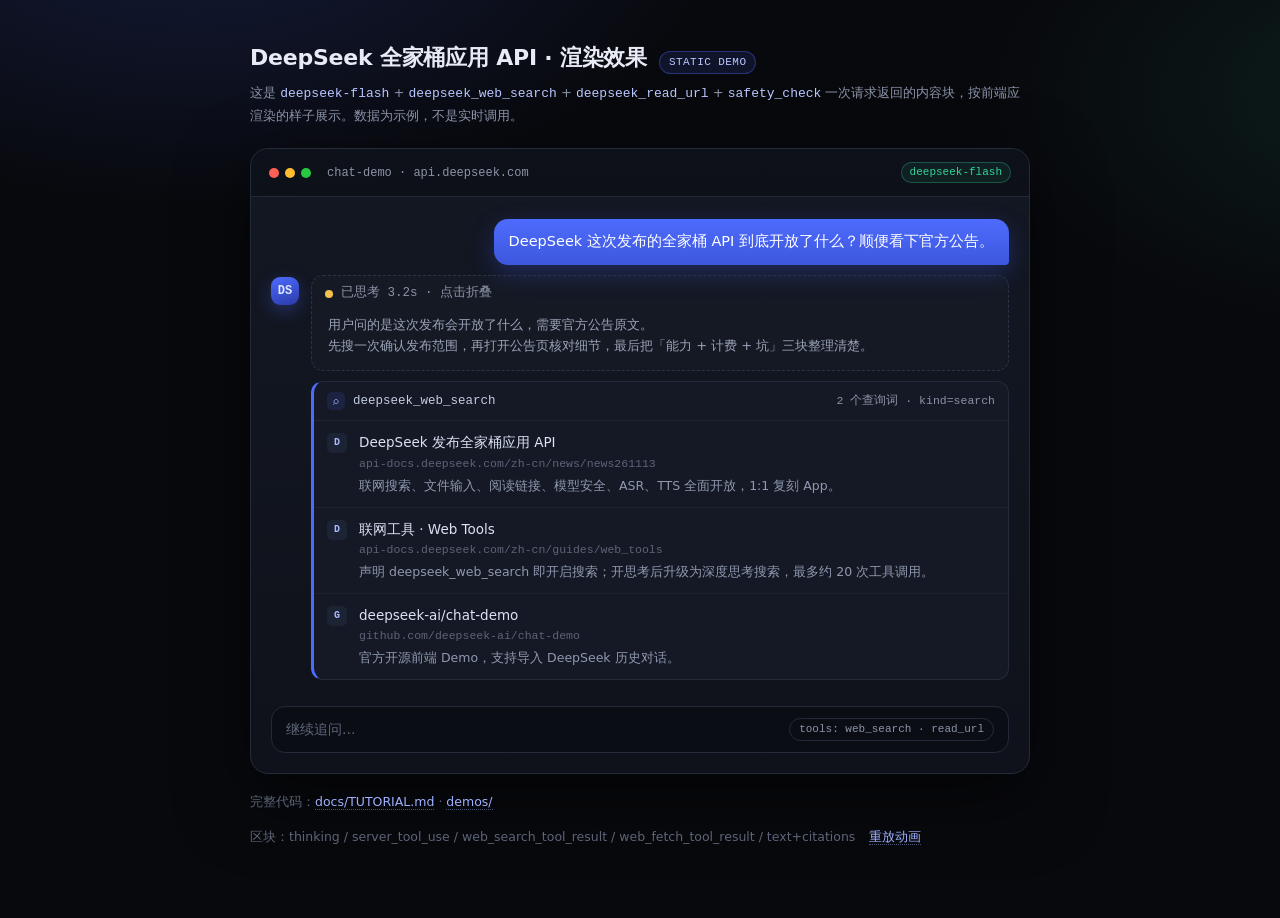
==== site/index.html @ 921a3d70 "DeepSeek full-suite app API: tutorial + 14 runnable demos Covers web search, deep-thinking search, U" ====
<!doctype html>
<html lang="zh-CN">
<head>
<meta charset="utf-8">
<meta name="viewport" content="width=device-width, initial-scale=1">
<title>DeepSeek 全家桶 API · 渲染效果演示</title>
<meta name="description" content="DeepSeek 全家桶应用 API 的 chat block 渲染效果：thinking / server_tool_use / web_search_tool_result / web_fetch_tool_result / text + citations。">
<style>
  :root {
    --bg: #08090d;
    --panel: #0f121a;
    --panel-2: #141925;
    --line: #232a3a;
    --text: #e8ebf5;
    --dim: #8b93a7;
    --dimmer: #5d6478;
    --accent: #4d6bfe;
    --accent-soft: rgba(77, 107, 254, .12);
    --green: #35d39a;
    --amber: #f2c14e;
    --mono: ui-monospace, SFMono-Regular, "SF Mono", Menlo, Consolas, monospace;
  }
  * { box-sizing: border-box; }
  html, body { margin: 0; }
  body {
    background:
      radial-gradient(900px 500px at 15% -10%, rgba(77,107,254,.18), transparent 60%),
      radial-gradient(700px 400px at 110% 10%, rgba(53,211,154,.10), transparent 60%),
      var(--bg);
    color: var(--text);
    font: 15px/1.65 -apple-system, BlinkMacSystemFont, "PingFang SC", "Hiragino Sans GB", "Microsoft YaHei", system-ui, sans-serif;
    min-height: 100vh;
    -webkit-font-smoothing: antialiased;
  }
  .page { max-width: 820px; margin: 0 auto; padding: 40px 20px 72px; }

  .hero { display: flex; align-items: baseline; gap: 12px; flex-wrap: wrap; margin-bottom: 6px; }
  .hero h1 { font-size: 22px; margin: 0; letter-spacing: -.01em; }
  .hero .tag {
    font: 11px/1 var(--mono); color: #b9c6ff; background: var(--accent-soft);
    border: 1px solid rgba(77,107,254,.35); border-radius: 999px; padding: 5px 9px; letter-spacing: .04em;
  }
  .sub { color: var(--dim); font-size: 13px; margin: 0 0 22px; }
  .sub code { font-family: var(--mono); color: #b9c6ff; }

  .shell {
    background: linear-gradient(180deg, rgba(20,25,37,.92), rgba(15,18,26,.98));
    border: 1px solid var(--line);
    border-radius: 18px;
    box-shadow: 0 24px 70px rgba(0,0,0,.55), inset 0 1px 0 rgba(255,255,255,.03);
    overflow: hidden;
  }
  .topbar {
    display: flex; align-items: center; gap: 10px;
    padding: 13px 18px; border-bottom: 1px solid var(--line);
    background: rgba(12,15,22,.72);
  }
  .dots { display: flex; gap: 6px; }
  .dots i { width: 10px; height: 10px; border-radius: 50%; background: #2c3446; display: block; }
  .dots i:nth-child(1) { background: #ff5f57; }
  .dots i:nth-child(2) { background: #febc2e; }
  .dots i:nth-child(3) { background: #28c840; }
  .topbar .name { font: 12px/1 var(--mono); color: var(--dim); margin-left: 6px; }
  .topbar .model {
    margin-left: auto; font: 11px/1 var(--mono); color: var(--green);
    border: 1px solid rgba(53,211,154,.3); background: rgba(53,211,154,.08);
    padding: 4px 8px; border-radius: 999px;
  }

  .chat { padding: 22px 20px 8px; display: flex; flex-direction: column; gap: 14px; }

  .turn { display: flex; flex-direction: column; gap: 10px; }
  .user { display: flex; justify-content: flex-end; }
  .user .bubble {
    max-width: 78%; background: linear-gradient(180deg, #4d6bfe, #3d57dd);
    color: #fff; padding: 11px 15px; border-radius: 14px 14px 4px 14px;
    box-shadow: 0 8px 24px rgba(61,87,221,.32); font-size: 14.5px;
  }

  .assistant { display: flex; gap: 12px; align-items: flex-start; }
  .avatar {
    width: 28px; height: 28px; border-radius: 9px; flex: 0 0 28px; margin-top: 2px;
    background: linear-gradient(160deg, #4d6bfe, #2a3aa8); display: grid; place-items: center;
    font: 700 12px/1 var(--mono); color: #dfe6ff; box-shadow: 0 6px 18px rgba(77,107,254,.3);
  }
  .body { flex: 1; min-width: 0; display: flex; flex-direction: column; gap: 10px; }

  details.thinking {
    border: 1px dashed #2b3346; border-radius: 12px; background: rgba(255,255,255,.015);
  }
  details.thinking > summary {
    cursor: pointer; list-style: none; padding: 9px 13px; color: var(--dim);
    font: 12.5px/1.4 var(--mono); display: flex; align-items: center; gap: 8px;
  }
  details.thinking > summary::-webkit-details-marker { display: none; }
  details.thinking .pulse {
    width: 8px; height: 8px; border-radius: 50%; background: var(--amber);
    box-shadow: 0 0 0 0 rgba(242,193,78,.6); animation: pulse 2.2s infinite;
  }
  details.thinking .txt { padding: 2px 16px 14px; color: #9aa3b8; font-size: 13px; white-space: pre-wrap; }

  .tool {
    border: 1px solid var(--line); border-left: 3px solid var(--accent);
    border-radius: 12px; background: var(--panel-2); overflow: hidden;
  }
  .tool .head {
    display: flex; align-items: center; gap: 8px; padding: 10px 13px;
    font: 12.5px/1.4 var(--mono); color: #c3cbe0; border-bottom: 1px solid rgba(35,42,58,.75);
  }
  .tool .head .icon {
    width: 18px; height: 18px; border-radius: 5px; display: grid; place-items: center;
    background: var(--accent-soft); color: #a9baff; font-size: 11px;
  }
  .tool .head .q { color: var(--dim); font-size: 11.5px; margin-left: auto; }
  .results { display: flex; flex-direction: column; }
  .result {
    display: grid; grid-template-columns: 22px 1fr; gap: 10px; padding: 10px 13px;
    text-decoration: none; color: inherit; border-top: 1px solid rgba(35,42,58,.55);
  }
  .result:first-child { border-top: 0; }
  .result:hover { background: rgba(77,107,254,.07); }
  .favicon {
    width: 20px; height: 20px; border-radius: 5px; background: #1c2334; color: #a9baff;
    display: grid; place-items: center; font: 700 10px/1 var(--mono); margin-top: 2px;
  }
  .result .t { color: #dbe2f5; font-size: 13.5px; display: block; }
  .result .u { color: var(--dimmer); font: 11.5px/1.5 var(--mono); word-break: break-all; display: block; margin-top: 1px; }
  .result .sn { color: #8f98ae; font-size: 12.5px; margin-top: 4px; display: -webkit-box; -webkit-line-clamp: 2; -webkit-box-orient: vertical; overflow: hidden; }

  .tool.fetch { border-left-color: var(--green); }
  .tool.fetch .head .icon { background: rgba(53,211,154,.12); color: #7ee7bd; }
  .tool.fetch .head .page { color: #cfe6dd; }

  .answer { font-size: 14.8px; }
  .answer p { margin: 0 0 10px; }
  .answer p:last-child { margin-bottom: 0; }
  .answer strong { color: #fff; }
  .cite {
    font: 600 10px/1 var(--mono); color: #b9c6ff; background: var(--accent-soft);
    border: 1px solid rgba(77,107,254,.35); border-radius: 5px;
    padding: 2px 4px; margin-left: 2px; vertical-align: 2px; cursor: help;
    text-decoration: none;
  }
  .usage {
    font: 11.5px/1.7 var(--mono); color: var(--dimmer);
    border-top: 1px dashed #232a3a; padding-top: 9px;
  }
  .usage b { color: #9aa3b8; font-weight: 600; }

  .composer {
    margin: 18px 20px 20px; display: flex; align-items: center; gap: 10px;
    border: 1px solid var(--line); border-radius: 14px; padding: 11px 14px;
    background: rgba(10,13,19,.85); color: var(--dimmer); font-size: 13.5px;
  }
  .composer .pill {
    margin-left: auto; font: 11px/1 var(--mono); color: var(--dim);
    border: 1px solid var(--line); border-radius: 999px; padding: 5px 9px;
  }

  .foot { display: flex; gap: 14px; flex-wrap: wrap; align-items: center; margin-top: 18px; color: var(--dimmer); font-size: 12.5px; }
  .foot a { color: #9fb0ff; text-decoration: none; border-bottom: 1px dotted rgba(159,176,255,.45); }
  .foot code { font-family: var(--mono); color: #9aa3b8; }

  .enter { animation: rise .45s cubic-bezier(.2,.7,.2,1) both; }
  .no-anim .enter, .no-anim .pulse { animation: none !important; opacity: 1 !important; transform: none !important; }
  @keyframes rise { from { opacity: 0; transform: translateY(8px); } to { opacity: 1; transform: none; } }
  @keyframes pulse { 70% { box-shadow: 0 0 0 7px rgba(242,193,78,0); } 100% { box-shadow: 0 0 0 0 rgba(242,193,78,0); } }
  @media (prefers-reduced-motion: reduce) { .enter { animation: none; } .pulse { animation: none; } }
</style>
</head>
<body>
<div class="page">
  <div class="hero">
    <h1>DeepSeek 全家桶应用 API · 渲染效果</h1>
    <span class="tag">STATIC DEMO</span>
  </div>
  <p class="sub">
    这是 <code>deepseek-flash</code> + <code>deepseek_web_search</code> + <code>deepseek_read_url</code> +
    <code>safety_check</code> 一次请求返回的内容块，按前端应渲染的样子展示。数据为示例，不是实时调用。
  </p>

  <div class="shell">
    <div class="topbar">
      <span class="dots"><i></i><i></i><i></i></span>
      <span class="name">chat-demo · api.deepseek.com</span>
      <span class="model">deepseek-flash</span>
    </div>

    <div class="chat" id="chat"></div>

    <div class="composer">
      <span>继续追问…</span>
      <span class="pill">tools: web_search · read_url</span>
    </div>
  </div>

  <div class="foot">
    <span>完整代码：<a href="https://github.com/JimmyWangJimmy/deepseek-app-api-tutorial/blob/main/docs/TUTORIAL.md">docs/TUTORIAL.md</a> · <a href="https://github.com/JimmyWangJimmy/deepseek-app-api-tutorial/tree/main/demos">demos/</a></span>
    <span>区块：thinking / server_tool_use / web_search_tool_result / web_fetch_tool_result / text+citations</span>
    <span><a href="#" id="replay">重放动画</a></span>
  </div>
</div>

<script>
const QUESTION = "DeepSeek 这次发布的全家桶 API 到底开放了什么？顺便看下官方公告。";

const THINKING =
`用户问的是这次发布会开放了什么，需要官方公告原文。
先搜一次确认发布范围，再打开公告页核对细节，最后把「能力 + 计费 + 坑」三块整理清楚。`;

const SEARCH = {
  queries: ["DeepSeek 全家桶 API 发布", "deepseek-flash 联网搜索 读链"],
  results: [
    {
      site: "D", title: "DeepSeek 发布全家桶应用 API",
      url: "api-docs.deepseek.com/zh-cn/news/news261113",
      snippet: "联网搜索、文件输入、阅读链接、模型安全、ASR、TTS 全面开放，1:1 复刻 App。"
    },
    {
      site: "D", title: "联网工具 · Web Tools",
      url: "api-docs.deepseek.com/zh-cn/guides/web_tools",
      snippet: "声明 deepseek_web_search 即开启搜索；开思考后升级为深度思考搜索，最多约 20 次工具调用。"
    },
    {
      site: "G", title: "deepseek-ai/chat-demo",
      url: "github.com/deepseek-ai/chat-demo",
      snippet: "官方开源前端 Demo，支持导入 DeepSeek 历史对话。"
    }
  ]
};

const FETCH = { url: "api-docs.deepseek.com/zh-cn/news/news261113/", title: "DeepSeek 发布全家桶应用 API" };

const ANSWER = [
  `这次开放的核心是<b>把 App 的能力搬进 API</b>：联网搜索、深度思考搜索、文件输入、阅读链接、模型安全审核，加上独立的 OCR / ASR / TTS / Search / Fetch 接口。工具调用与上下文拼接都在服务端完成，客户端只负责渲染内容块。<a class="cite" href="https://api-docs.deepseek.com/zh-cn/news/news261113/" title="DeepSeek 发布全家桶应用 API">1</a>`,
  `几个真正影响接入方式的点：<b>搜索是否发生由模型决定</b>，<code>tool_choice</code> 不能强制；一旦开启这些能力，<code>temperature</code>、<code>top_p</code> 等采样参数会被服务端接管并忽略；<code>max_tokens</code> 限制的是单步推理而不是整轮输出。<a class="cite" href="https://api-docs.deepseek.com/zh-cn/guides/web_tools" title="联网工具">2</a>`,
  `多轮对话必须把上一轮 assistant 的 <code>content</code> 原样回传，保留 <code>kind</code> 与 <code>signature</code>——读链的网页正文不在响应里，它加密在 <code>signature</code> 中，丢了网页就不在上下文里了。<a class="cite" href="https://api-docs.deepseek.com/zh-cn/guides/web_tools#multi-turn" title="多轮对话">3</a>`
];

const USAGE = `input <b>9,078</b> · output <b>1,686</b> · cache_read <b>4,096</b> · tool_search <b>2</b> · tool_fetch <b>1</b>`;

const chat = document.getElementById("chat");
const staticMode = location.hash.includes("static");

function el(tag, cls, html) {
  const node = document.createElement(tag);
  if (cls) node.className = cls;
  if (html != null) node.innerHTML = html;
  return node;
}

function addTurn() {
  chat.innerHTML = "";
  const turn = el("div", "turn");

  const user = el("div", "user");
  user.appendChild(el("div", "bubble", QUESTION));
  turn.appendChild(user);

  const assistant = el("div", "assistant");
  assistant.appendChild(el("div", "avatar", "DS"));
  const body = el("div", "body");
  assistant.appendChild(body);
  turn.appendChild(assistant);
  chat.appendChild(turn);
  return body;
}

function renderThinking(body) {
  const box = el("details", "thinking enter");
  box.open = true;
  box.innerHTML = `<summary><span class="pulse"></span>已思考 3.2s · 点击折叠</summary>
    <div class="txt">${THINKING.replace(/</g, "&lt;")}</div>`;
  body.appendChild(box);
  return box;
}

function renderSearch(body) {
  const card = el("div", "tool enter");
  const head = el("div", "head",
    `<span class="icon">⌕</span><span>deepseek_web_search</span>
     <span class="q">${SEARCH.queries.length} 个查询词 · kind=search</span>`);
  card.appendChild(head);
  const list = el("div", "results");
  SEARCH.results.forEach((r, i) => {
    const a = el("a", "result");
    a.href = "#";
    a.innerHTML = `<span class="favicon">${r.site}</span>
      <span><span class="t">${r.title}</span>
      <span class="u">${r.url}</span>
      <span class="sn">${r.snippet}</span></span>`;
    list.appendChild(a);
  });
  card.appendChild(list);
  body.appendChild(card);
  return card;
}

function renderFetch(body) {
  const card = el("div", "tool fetch enter");
  card.innerHTML = `<div class="head"><span class="icon">↓</span>
    <span>deepseek_read_url</span>
    <span class="q">kind=read_link · signature ✓</span></div>
    <div class="results"><div class="result" style="grid-template-columns:22px 1fr">
      <span class="favicon">D</span>
      <span><span class="t">${FETCH.title}</span><span class="u">${FETCH.url}</span></span>
    </div></div>`;
  body.appendChild(card);
  return card;
}

function renderAnswer(body) {
  const wrap = el("div", "answer enter");
  ANSWER.forEach(p => wrap.appendChild(el("p", null, p)));
  const usage = el("div", "usage enter", `usage · ${USAGE}`);
  body.appendChild(wrap);
  body.appendChild(usage);
  return wrap;
}

function runAnimated() {
  const body = addTurn();
  const steps = [
    () => renderThinking(body),
    () => renderSearch(body),
    () => renderFetch(body),
    () => renderAnswer(body)
  ];
  let i = 0;
  (function next() {
    if (i >= steps.length) return;
    steps[i++]();
    setTimeout(next, 900);
  })();
}

function runStatic() {
  document.documentElement.classList.add("no-anim");
  const body = addTurn();
  renderThinking(body).open = false;
  renderSearch(body);
  renderFetch(body);
  renderAnswer(body);
}

document.getElementById("replay").addEventListener("click", e => {
  e.preventDefault();
  runAnimated();
});

(staticMode ? runStatic : runAnimated)();
</script>
</body>
</html>
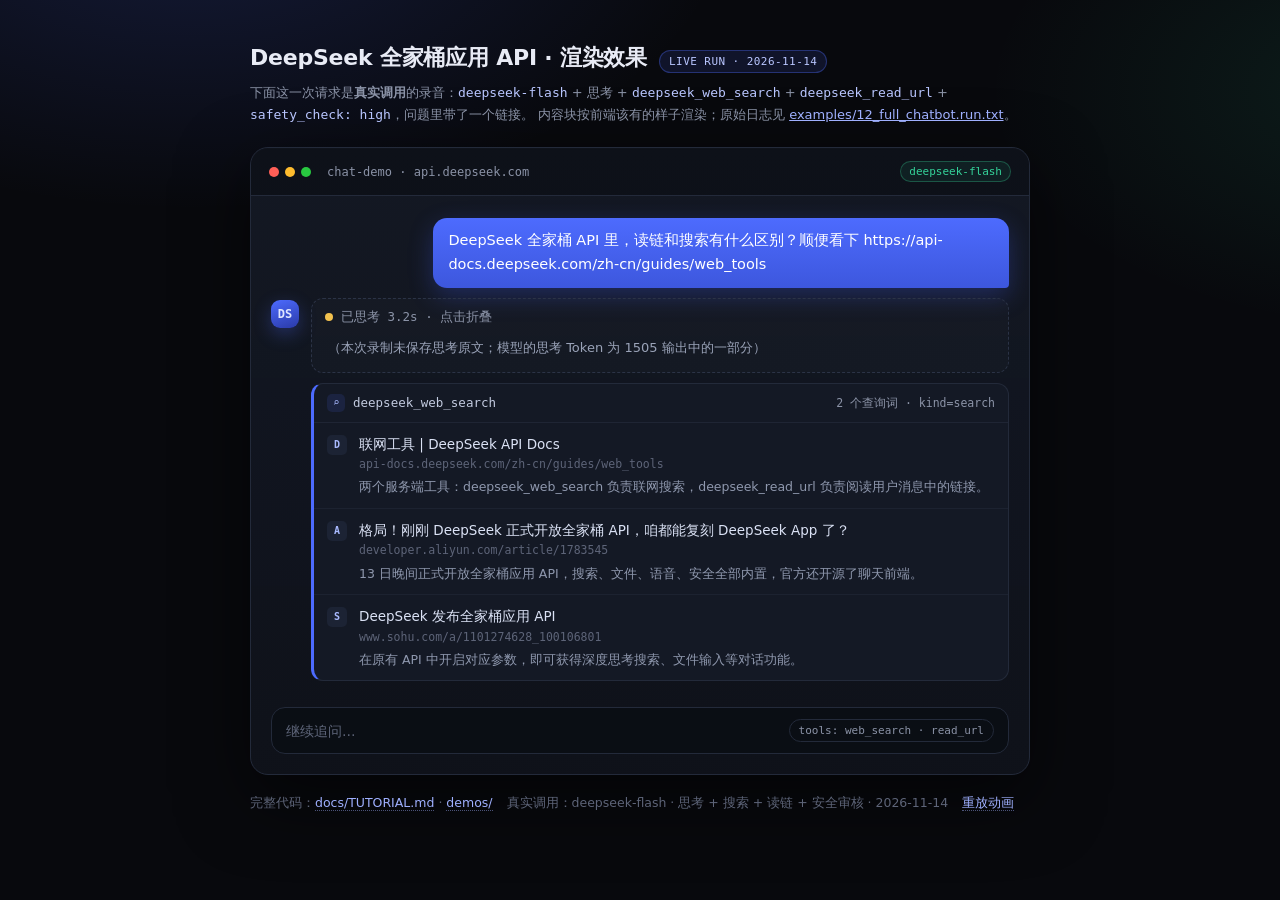
==== commit f171fcef: "feat: 真实运行记录 + 修复 SSE 中文乱码与默认思考 - 修复 common.sse()：SSE 响应无 charset，强制按 UTF-8 解码（原来中文全乱码） - 01/08 调整：显" ====
--- a/site/index.html
+++ b/site/index.html
@@ -172,11 +172,13 @@
 <div class="page">
   <div class="hero">
     <h1>DeepSeek 全家桶应用 API · 渲染效果</h1>
-    <span class="tag">STATIC DEMO</span>
+    <span class="tag">LIVE RUN · 2026-11-14</span>
   </div>
   <p class="sub">
-    这是 <code>deepseek-flash</code> + <code>deepseek_web_search</code> + <code>deepseek_read_url</code> +
-    <code>safety_check</code> 一次请求返回的内容块，按前端应渲染的样子展示。数据为示例，不是实时调用。
+    下面这一次请求是<b>真实调用</b>的录音：<code>deepseek-flash</code> + 思考 + <code>deepseek_web_search</code> +
+    <code>deepseek_read_url</code> + <code>safety_check: high</code>，问题里带了一个链接。
+    内容块按前端该有的样子渲染；原始日志见
+    <a href="https://github.com/JimmyWangJimmy/deepseek-app-api-tutorial/blob/main/examples/runs/12_full_chatbot.run.txt" style="color:#9fb0ff">examples/12_full_chatbot.run.txt</a>。
   </p>
 
   <div class="shell">
@@ -196,48 +198,47 @@
 
   <div class="foot">
     <span>完整代码：<a href="https://github.com/JimmyWangJimmy/deepseek-app-api-tutorial/blob/main/docs/TUTORIAL.md">docs/TUTORIAL.md</a> · <a href="https://github.com/JimmyWangJimmy/deepseek-app-api-tutorial/tree/main/demos">demos/</a></span>
-    <span>区块：thinking / server_tool_use / web_search_tool_result / web_fetch_tool_result / text+citations</span>
+    <span>真实调用：deepseek-flash · 思考 + 搜索 + 读链 + 安全审核 · 2026-11-14</span>
     <span><a href="#" id="replay">重放动画</a></span>
   </div>
 </div>
 
 <script>
-const QUESTION = "DeepSeek 这次发布的全家桶 API 到底开放了什么？顺便看下官方公告。";
-
-const THINKING =
-`用户问的是这次发布会开放了什么，需要官方公告原文。
-先搜一次确认发布范围，再打开公告页核对细节，最后把「能力 + 计费 + 坑」三块整理清楚。`;
+const QUESTION = "DeepSeek 全家桶 API 里，读链和搜索有什么区别？顺便看下 https://api-docs.deepseek.com/zh-cn/guides/web_tools";
+
+const THINKING = "（本次录制未保存思考原文；模型的思考 Token 为 1505 输出中的一部分）";
 
 const SEARCH = {
-  queries: ["DeepSeek 全家桶 API 发布", "deepseek-flash 联网搜索 读链"],
+  queries: ["DeepSeek API 读链 搜索 区别", "DeepSeek 全家桶 API web tools 使用说明"],
   results: [
     {
-      site: "D", title: "DeepSeek 发布全家桶应用 API",
-      url: "api-docs.deepseek.com/zh-cn/news/news261113",
-      snippet: "联网搜索、文件输入、阅读链接、模型安全、ASR、TTS 全面开放，1:1 复刻 App。"
+      site: "D", title: "联网工具 | DeepSeek API Docs",
+      url: "api-docs.deepseek.com/zh-cn/guides/web_tools",
+      snippet: "两个服务端工具：deepseek_web_search 负责联网搜索，deepseek_read_url 负责阅读用户消息中的链接。"
     },
     {
-      site: "D", title: "联网工具 · Web Tools",
-      url: "api-docs.deepseek.com/zh-cn/guides/web_tools",
-      snippet: "声明 deepseek_web_search 即开启搜索；开思考后升级为深度思考搜索，最多约 20 次工具调用。"
+      site: "A", title: "格局！刚刚 DeepSeek 正式开放全家桶 API，咱都能复刻 DeepSeek App 了？",
+      url: "developer.aliyun.com/article/1783545",
+      snippet: "13 日晚间正式开放全家桶应用 API，搜索、文件、语音、安全全部内置，官方还开源了聊天前端。"
     },
     {
-      site: "G", title: "deepseek-ai/chat-demo",
-      url: "github.com/deepseek-ai/chat-demo",
-      snippet: "官方开源前端 Demo，支持导入 DeepSeek 历史对话。"
+      site: "S", title: "DeepSeek 发布全家桶应用 API",
+      url: "www.sohu.com/a/1101274628_100106801",
+      snippet: "在原有 API 中开启对应参数，即可获得深度思考搜索、文件输入等对话功能。"
     }
   ]
 };
 
-const FETCH = { url: "api-docs.deepseek.com/zh-cn/news/news261113/", title: "DeepSeek 发布全家桶应用 API" };
+const FETCH = { url: "api-docs.deepseek.com/zh-cn/guides/web_tools", title: "联网工具" };
 
 const ANSWER = [
-  `这次开放的核心是<b>把 App 的能力搬进 API</b>：联网搜索、深度思考搜索、文件输入、阅读链接、模型安全审核，加上独立的 OCR / ASR / TTS / Search / Fetch 接口。工具调用与上下文拼接都在服务端完成，客户端只负责渲染内容块。<a class="cite" href="https://api-docs.deepseek.com/zh-cn/news/news261113/" title="DeepSeek 发布全家桶应用 API">1</a>`,
-  `几个真正影响接入方式的点：<b>搜索是否发生由模型决定</b>，<code>tool_choice</code> 不能强制；一旦开启这些能力，<code>temperature</code>、<code>top_p</code> 等采样参数会被服务端接管并忽略；<code>max_tokens</code> 限制的是单步推理而不是整轮输出。<a class="cite" href="https://api-docs.deepseek.com/zh-cn/guides/web_tools" title="联网工具">2</a>`,
-  `多轮对话必须把上一轮 assistant 的 <code>content</code> 原样回传，保留 <code>kind</code> 与 <code>signature</code>——读链的网页正文不在响应里，它加密在 <code>signature</code> 中，丢了网页就不在上下文里了。<a class="cite" href="https://api-docs.deepseek.com/zh-cn/guides/web_tools#multi-turn" title="多轮对话">3</a>`
+  `根据官方文档，“读链”和“搜索”是两种定位不同的能力，核心区别在于<b>由谁来决定“看什么”</b>。<a class="cite" href="https://api-docs.deepseek.com/zh-cn/guides/web_tools" title="联网工具">1</a>`,
+  `<b>读链 <code>deepseek_read_url</code></b>：主动权在用户。模型只阅读你在消息里明确给出的链接（最多前 10 个不同 URL），像一位专注的文档解析专家。<a class="cite" href="https://api-docs.deepseek.com/zh-cn/guides/web_tools#read-links" title="阅读链接">2</a>`,
+  `<b>搜索 <code>deepseek_web_search</code></b>：主动权在模型。它自己判断要不要搜、生成查询词，关思考时是“搜一次带引用作答”，开思考后升级为多步的<b>深度思考搜索</b>（搜索 → 打开网页 → 页内查找，最多约 20 次工具调用）。<a class="cite" href="https://api-docs.deepseek.com/zh-cn/guides/web_tools#search-while-thinking" title="深度思考搜索">3</a>`,
+  `两者的关系有一条容易忽略的规则：<b>同时开启思考并声明了搜索工具时，本轮走深度思考搜索，读链不单独执行</b>；想让读链生效就关思考或只声明 <code>deepseek_read_url</code>。另外 <code>tool_choice</code> 不能强制指定这两个工具。<a class="cite" href="https://api-docs.deepseek.com/zh-cn/guides/web_tools#declare-tools" title="声明工具">4</a>`
 ];
 
-const USAGE = `input <b>9,078</b> · output <b>1,686</b> · cache_read <b>4,096</b> · tool_search <b>2</b> · tool_fetch <b>1</b>`;
+const USAGE = `input <b>12,625</b> · output <b>1,505</b> · tool_search <b>2</b> · tool_fetch <b>1</b> · model <b>deepseek-flash</b>`;
 
 const chat = document.getElementById("chat");
 const staticMode = location.hash.includes("static");
@@ -300,7 +301,7 @@
   const card = el("div", "tool fetch enter");
   card.innerHTML = `<div class="head"><span class="icon">↓</span>
     <span>deepseek_read_url</span>
-    <span class="q">kind=read_link · signature ✓</span></div>
+    <span class="q">kind=deep_search · open_page</span></div>
     <div class="results"><div class="result" style="grid-template-columns:22px 1fr">
       <span class="favicon">D</span>
       <span><span class="t">${FETCH.title}</span><span class="u">${FETCH.url}</span></span>
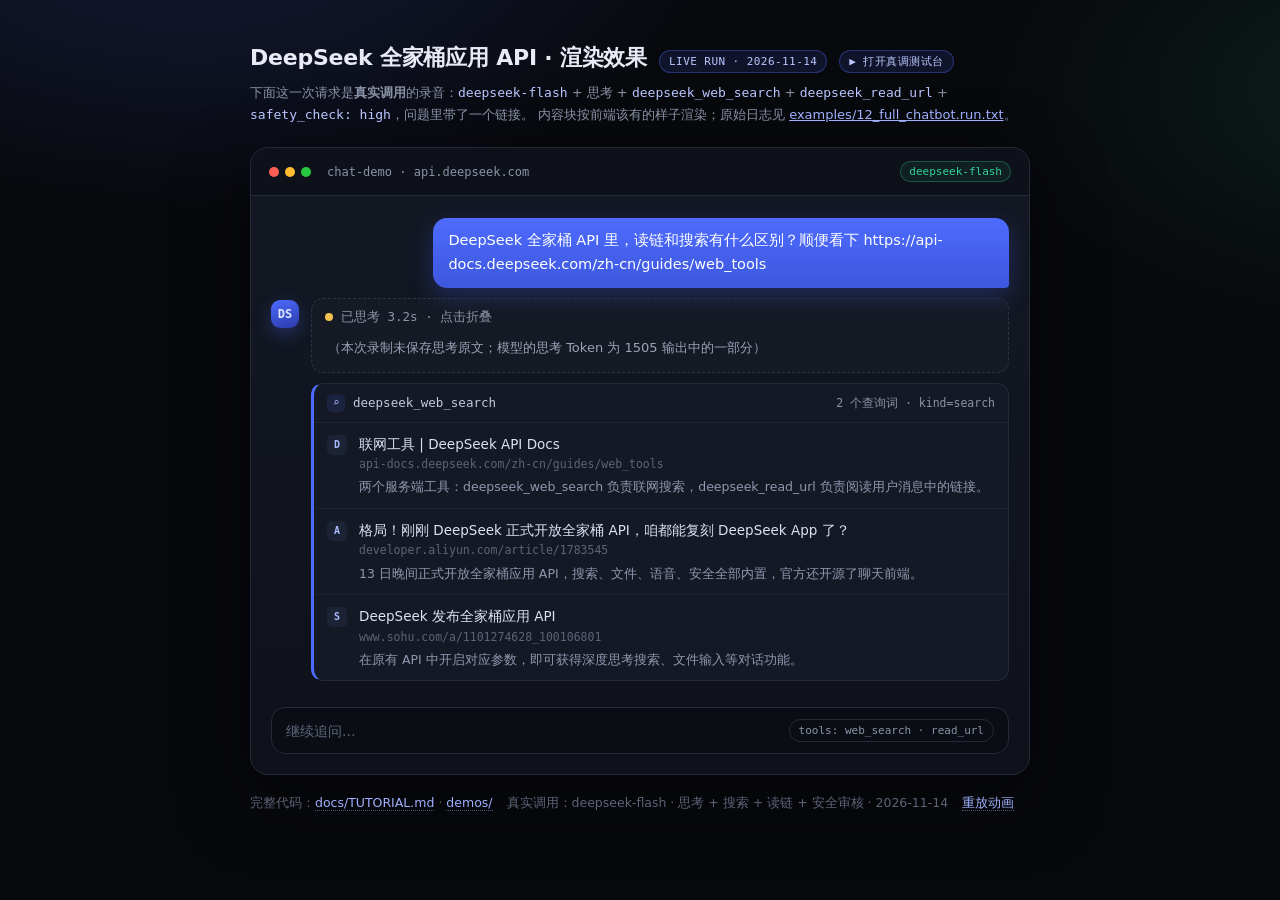
==== commit 9f415597: "feat(playground): 浏览器里真调所有能力 - site/playground/：零依赖静态 SPA，直连 api.deepseek.com（官方支持 CORS）   面板：综合对话（三" ====
--- a/site/index.html
+++ b/site/index.html
@@ -173,6 +173,7 @@
   <div class="hero">
     <h1>DeepSeek 全家桶应用 API · 渲染效果</h1>
     <span class="tag">LIVE RUN · 2026-11-14</span>
+    <a class="tag" href="playground/" style="text-decoration:none">▶ 打开真调测试台</a>
   </div>
   <p class="sub">
     下面这一次请求是<b>真实调用</b>的录音：<code>deepseek-flash</code> + 思考 + <code>deepseek_web_search</code> +
